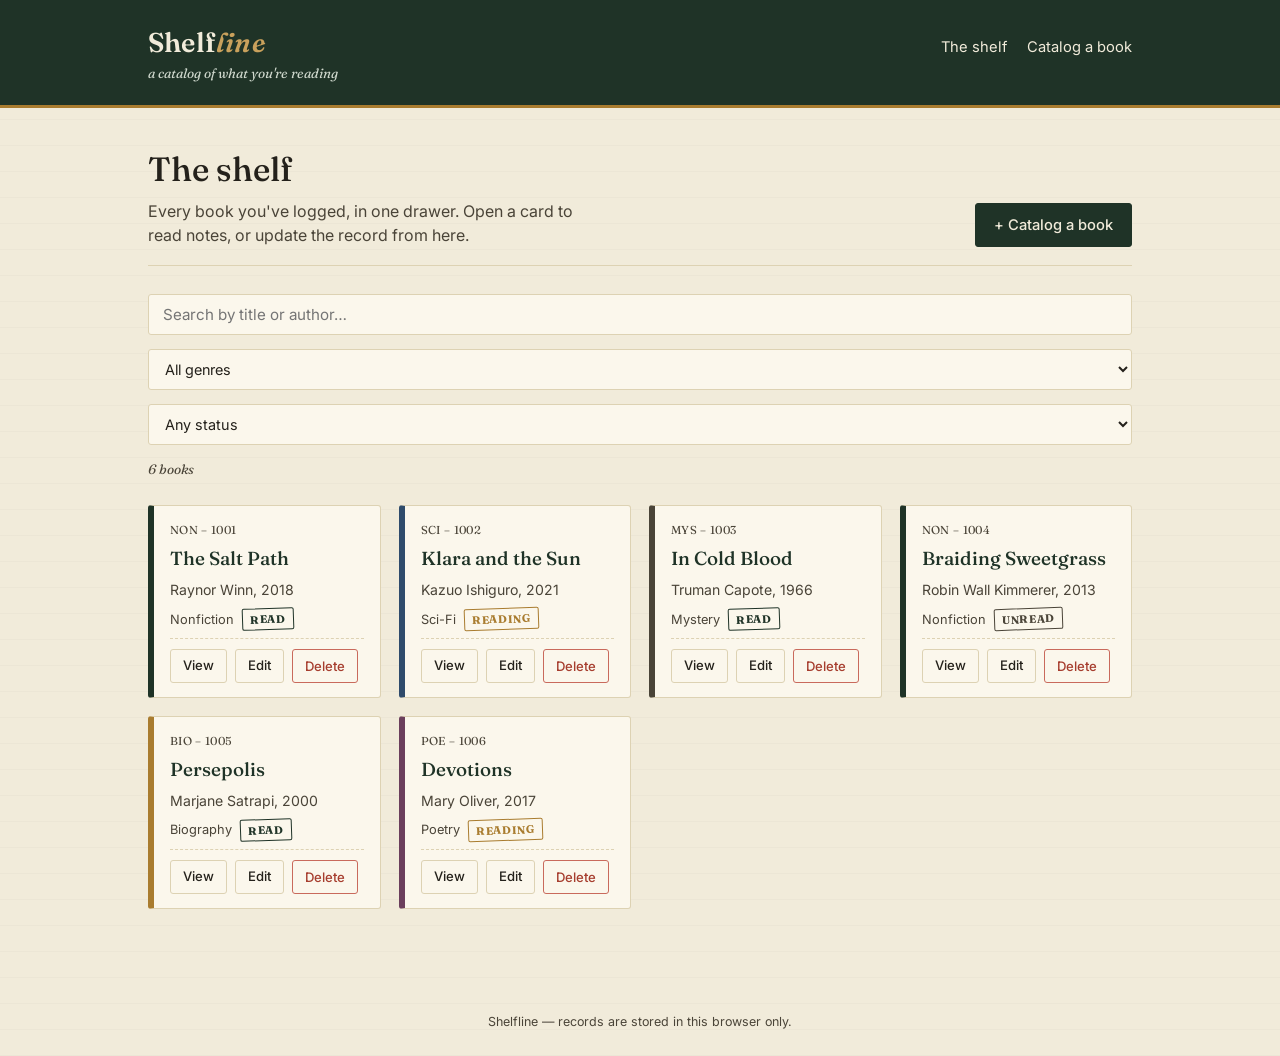
==== Mini System Static Pages/index.html @ 927e0469 "Transfering and Organizing for future files" ====
<!doctype html>
<html lang="en">
<head>
<meta charset="utf-8">
<meta name="viewport" content="width=device-width, initial-scale=1">
<title>Shelfline — The Shelf</title>
<link rel="stylesheet" href="style.css">
</head>
<body>

<header class="rail">
  <div class="rail-inner">
    <div>
      <div class="wordmark">Shelf<em>line</em></div>
      <div class="rail-tagline">a catalog of what you're reading</div>
    </div>
    <nav>
      <a href="index.html">The shelf</a>
      <a href="add.html">Catalog a book</a>
    </nav>
  </div>
</header>

<main>
  <div class="page-head">
    <div>
      <h1>The shelf</h1>
      <p>Every book you've logged, in one drawer. Open a card to read notes, or update the record from here.</p>
    </div>
    <a class="btn btn-primary" href="add.html">+ Catalog a book</a>
  </div>

  <div class="toolbar">
    <input type="search" id="search" placeholder="Search by title or author…" aria-label="Search books">
    <select id="filter-genre" aria-label="Filter by genre">
      <option value="">All genres</option>
    </select>
    <select id="filter-status" aria-label="Filter by status">
      <option value="">Any status</option>
    </select>
    <span class="shelf-count" id="shelf-count"></span>
  </div>

  <div class="shelf" id="shelf"></div>
</main>

<footer>Shelfline &mdash; records are stored in this browser only.</footer>

<script src="storage.js"></script>
<script>
  const shelfEl = document.getElementById('shelf');
  const countEl = document.getElementById('shelf-count');
  const searchEl = document.getElementById('search');
  const genreEl = document.getElementById('filter-genre');
  const statusEl = document.getElementById('filter-status');
  const confirmDelete = setupConfirmDialog();

  GENRES.forEach(g => genreEl.insertAdjacentHTML('beforeend', `<option value="${g}">${g}</option>`));
  STATUSES.forEach(s => statusEl.insertAdjacentHTML('beforeend', `<option value="${s}">${s}</option>`));

  function statusClass(status){
    return { Unread: 'stamp-unread', Reading: 'stamp-reading', Read: 'stamp-read' }[status] || 'stamp-unread';
  }

  function render(){
    const q = searchEl.value.trim().toLowerCase();
    const g = genreEl.value;
    const s = statusEl.value;

    const books = getBooks().filter(b => {
      const matchesQ = !q || b.title.toLowerCase().includes(q) || b.author.toLowerCase().includes(q);
      const matchesG = !g || b.genre === g;
      const matchesS = !s || b.status === s;
      return matchesQ && matchesG && matchesS;
    });

    countEl.textContent = books.length === 1 ? '1 book' : `${books.length} books`;

    if (books.length === 0){
      shelfEl.innerHTML = `
        <div class="empty-shelf" style="grid-column: 1/-1;">
          <h2>Nothing on this part of the shelf</h2>
          <p>${getBooks().length === 0 ? 'You haven\u2019t catalogued any books yet.' : 'Try a different search or filter.'}</p>
        </div>`;
      return;
    }

    shelfEl.innerHTML = books.map(b => `
      <article class="book-card" style="--spine: ${SPINE_COLOR[b.genre] || '#1f3327'}">
        <div class="book-call">${callNumber(b)}</div>
        <h3 class="book-title"><a href="view.html?id=${b.id}">${escapeHtml(b.title)}</a></h3>
        <div class="book-author">${escapeHtml(b.author)}${b.year ? ', ' + b.year : ''}</div>
        <div class="book-meta">
          <span>${escapeHtml(b.genre)}</span>
          <span class="stamp ${statusClass(b.status)}">${escapeHtml(b.status)}</span>
        </div>
        <div class="book-actions">
          <a class="btn btn-quiet btn-sm" href="view.html?id=${b.id}">View</a>
          <a class="btn btn-quiet btn-sm" href="edit.html?id=${b.id}">Edit</a>
          <button class="btn btn-danger btn-sm" data-del="${b.id}" data-title="${escapeHtml(b.title)}" type="button">Delete</button>
        </div>
      </article>
    `).join('');
  }

  shelfEl.addEventListener('click', (e) => {
    const btn = e.target.closest('[data-del]');
    if (!btn) return;
    confirmDelete(btn.dataset.title, () => {
      deleteBook(btn.dataset.del);
      showToast('Removed from the shelf.');
      render();
    });
  });

  [searchEl, genreEl, statusEl].forEach(el => el.addEventListener('input', render));

  render();
</script>
</body>
</html>
---- Mini System Static Pages/style.css ----
/* ==========================================================================
   Shelfline — a personal library catalog
   Design language: the library card catalog. Ink on cardstock, brass rails,
   a stamped status mark. Not a SaaS dashboard — a drawer of index cards.
   ========================================================================== */

@import url('https://fonts.googleapis.com/css2?family=Fraunces:ital,opsz,wght@0,9..144,400..700;1,9..144,400..600&family=Inter:wght@400;500;600&display=swap');

:root{
  --ink:        #24211b;
  --ink-soft:   #4a4438;
  --paper:      #f1ebda;
  --card:       #fbf7ec;
  --card-edge:  #ddd2b3;
  --forest:     #1f3327;
  --forest-dim: #2b4636;
  --brass:      #a97c2f;
  --brass-dim:  #c9a15c;
  --brick:      #a63d2e;
  --brick-dim:  #c96a5c;

  --serif: 'Fraunces', 'Iowan Old Style', 'Georgia', serif;
  --sans:  'Inter', -apple-system, 'Segoe UI', sans-serif;

  --radius: 3px;
}

*{ box-sizing: border-box; }

html{ -webkit-font-smoothing: antialiased; }

body{
  margin: 0;
  background: var(--paper);
  background-image:
    repeating-linear-gradient(0deg, rgba(36,33,27,0.025) 0px, rgba(36,33,27,0.025) 1px, transparent 1px, transparent 26px);
  color: var(--ink);
  font-family: var(--sans);
  font-size: 16px;
  line-height: 1.5;
  min-height: 100vh;
}

a{ color: var(--forest); text-decoration: none; }
a:hover{ text-decoration: underline; }

:focus-visible{
  outline: 2px solid var(--brass);
  outline-offset: 2px;
}

/* ---------- Header / rail ---------- */

.rail{
  background: var(--forest);
  border-bottom: 3px solid var(--brass);
  color: var(--paper);
}

.rail-inner{
  max-width: 1040px;
  margin: 0 auto;
  padding: 22px 28px;
  display: flex;
  align-items: baseline;
  justify-content: space-between;
  gap: 16px;
  flex-wrap: wrap;
}

.wordmark{
  font-family: var(--serif);
  font-weight: 600;
  font-size: 1.7rem;
  color: var(--paper);
  letter-spacing: 0.2px;
}

.wordmark em{
  font-style: italic;
  color: var(--brass-dim);
}

.rail-tagline{
  font-size: 0.85rem;
  color: #cfd8cd;
  font-style: italic;
  font-family: var(--serif);
}

.rail nav{
  font-size: 0.92rem;
  display: flex;
  gap: 20px;
}

.rail nav a{
  color: var(--paper);
  border-bottom: 1px solid transparent;
  padding-bottom: 2px;
}

.rail nav a:hover{
  border-bottom-color: var(--brass-dim);
  text-decoration: none;
}

/* ---------- Page shell ---------- */

main{
  max-width: 1040px;
  margin: 0 auto;
  padding: 36px 28px 80px;
}

.page-head{
  display: flex;
  justify-content: space-between;
  align-items: flex-end;
  gap: 20px;
  flex-wrap: wrap;
  margin-bottom: 28px;
  border-bottom: 1px solid var(--card-edge);
  padding-bottom: 18px;
}

.page-head h1{
  font-family: var(--serif);
  font-weight: 500;
  font-size: 2.1rem;
  margin: 0 0 4px;
}

.page-head p{
  margin: 0;
  color: var(--ink-soft);
  max-width: 46ch;
}

/* ---------- Buttons ---------- */

.btn{
  display: inline-flex;
  align-items: center;
  gap: 6px;
  font-family: var(--sans);
  font-size: 0.92rem;
  font-weight: 500;
  padding: 10px 18px;
  border-radius: var(--radius);
  border: 1px solid transparent;
  cursor: pointer;
  transition: transform 0.05s ease, background 0.15s ease;
  white-space: nowrap;
}

.btn:active{ transform: translateY(1px); }

.btn-primary{
  background: var(--forest);
  color: var(--paper);
  border-color: var(--forest);
}
.btn-primary:hover{ background: var(--forest-dim); text-decoration: none; }

.btn-quiet{
  background: transparent;
  color: var(--ink);
  border-color: var(--card-edge);
}
.btn-quiet:hover{ background: rgba(36,33,27,0.05); text-decoration: none; }

.btn-danger{
  background: transparent;
  color: var(--brick);
  border-color: var(--brick-dim);
}
.btn-danger:hover{ background: rgba(166,61,46,0.08); text-decoration: none; }

.btn-sm{ padding: 6px 12px; font-size: 0.82rem; }

.btn:disabled{ opacity: 0.45; cursor: not-allowed; }

/* ---------- Toolbar (search / filter) ---------- */

.toolbar{
  display: flex;
  gap: 14px;
  flex-wrap: wrap;
  margin-bottom: 26px;
  align-items: center;
}

.toolbar input[type="search"]{
  flex: 1 1 220px;
  padding: 10px 14px;
  border: 1px solid var(--card-edge);
  border-radius: var(--radius);
  background: var(--card);
  font-family: var(--sans);
  font-size: 0.95rem;
  color: var(--ink);
}

.toolbar select{
  padding: 10px 12px;
  border: 1px solid var(--card-edge);
  border-radius: var(--radius);
  background: var(--card);
  font-family: var(--sans);
  font-size: 0.9rem;
  color: var(--ink);
}

.shelf-count{
  font-size: 0.85rem;
  color: var(--ink-soft);
  font-style: italic;
  font-family: var(--serif);
}

/* ---------- The shelf (card grid) ---------- */

.shelf{
  display: grid;
  grid-template-columns: repeat(auto-fill, minmax(220px, 1fr));
  gap: 18px;
}

.book-card{
  background: var(--card);
  border: 1px solid var(--card-edge);
  border-left: 6px solid var(--spine, var(--forest));
  border-radius: var(--radius);
  padding: 16px 16px 14px;
  display: flex;
  flex-direction: column;
  gap: 8px;
  position: relative;
}

.book-call{
  font-family: var(--serif);
  font-size: 0.72rem;
  letter-spacing: 0.03em;
  color: var(--ink-soft);
}

.book-title{
  font-family: var(--serif);
  font-size: 1.18rem;
  font-weight: 500;
  line-height: 1.25;
  margin: 0;
}

.book-author{
  font-size: 0.88rem;
  color: var(--ink-soft);
}

.book-meta{
  font-size: 0.8rem;
  color: var(--ink-soft);
  display: flex;
  gap: 8px;
  align-items: center;
}

.stamp{
  display: inline-block;
  font-family: var(--serif);
  font-size: 0.68rem;
  font-weight: 700;
  letter-spacing: 0.06em;
  text-transform: uppercase;
  padding: 2px 7px;
  border: 1.5px solid currentColor;
  border-radius: 2px;
  transform: rotate(-2deg);
}

.stamp-unread{ color: var(--ink-soft); }
.stamp-reading{ color: var(--brass); }
.stamp-read{ color: var(--forest); }

.book-actions{
  margin-top: auto;
  padding-top: 10px;
  display: flex;
  gap: 8px;
  border-top: 1px dashed var(--card-edge);
}

.empty-shelf{
  text-align: center;
  padding: 64px 20px;
  color: var(--ink-soft);
  border: 1px dashed var(--card-edge);
  border-radius: var(--radius);
}

.empty-shelf h2{
  font-family: var(--serif);
  font-weight: 500;
  color: var(--ink);
  margin: 0 0 8px;
}

/* ---------- Index card / form ---------- */

.index-card{
  background: var(--card);
  border: 1px solid var(--card-edge);
  border-radius: var(--radius);
  max-width: 560px;
  padding: 32px 34px;
  position: relative;
}

.index-card::before{
  content: '';
  position: absolute;
  top: 46px; left: 0; right: 0;
  height: 1px;
  background: var(--card-edge);
}

form.index-card{ padding-top: 40px; }

.field{
  margin-bottom: 18px;
}

.field label{
  display: block;
  font-size: 0.85rem;
  color: var(--ink-soft);
  margin-bottom: 6px;
}

.field-row{
  display: grid;
  grid-template-columns: 1fr 1fr;
  gap: 16px;
}

input[type="text"],
input[type="number"],
select,
textarea{
  width: 100%;
  padding: 10px 12px;
  border: 1px solid var(--card-edge);
  border-radius: var(--radius);
  background: #fff;
  font-family: var(--sans);
  font-size: 0.96rem;
  color: var(--ink);
}

input:focus, select:focus, textarea:focus{
  border-color: var(--brass);
}

textarea{ resize: vertical; min-height: 80px; font-family: var(--sans); }

.field-error{
  font-size: 0.8rem;
  color: var(--brick);
  margin-top: 5px;
  display: none;
}

.field.invalid input, .field.invalid select, .field.invalid textarea{
  border-color: var(--brick-dim);
}

.field.invalid .field-error{ display: block; }

.form-actions{
  display: flex;
  gap: 10px;
  margin-top: 26px;
  padding-top: 18px;
  border-top: 1px dashed var(--card-edge);
}

/* ---------- Detail (view) page ---------- */

.detail-card{
  background: var(--card);
  border: 1px solid var(--card-edge);
  border-left: 8px solid var(--spine, var(--forest));
  border-radius: var(--radius);
  max-width: 620px;
  padding: 34px 38px;
}

.detail-call{
  font-family: var(--serif);
  font-size: 0.8rem;
  color: var(--ink-soft);
  letter-spacing: 0.03em;
}

.detail-title{
  font-family: var(--serif);
  font-size: 2rem;
  font-weight: 500;
  margin: 6px 0 2px;
}

.detail-author{
  font-size: 1rem;
  color: var(--ink-soft);
  margin-bottom: 18px;
}

.detail-row{
  display: flex;
  gap: 6px;
  padding: 10px 0;
  border-top: 1px dashed var(--card-edge);
  font-size: 0.92rem;
}

.detail-row dt{
  width: 130px;
  flex: none;
  color: var(--ink-soft);
}

.detail-row dd{ margin: 0; }

.detail-notes{
  margin-top: 6px;
  line-height: 1.65;
  color: var(--ink);
}

.detail-actions{
  margin-top: 26px;
  padding-top: 18px;
  border-top: 1px dashed var(--card-edge);
  display: flex;
  gap: 10px;
}

/* ---------- Toast ---------- */

.toast{
  position: fixed;
  bottom: 24px;
  left: 50%;
  transform: translate(-50%, 12px);
  background: var(--forest);
  color: var(--paper);
  padding: 12px 20px;
  border-radius: var(--radius);
  font-size: 0.9rem;
  border: 1px solid var(--brass);
  opacity: 0;
  pointer-events: none;
  transition: opacity 0.2s ease, transform 0.2s ease;
  z-index: 20;
}

.toast.show{
  opacity: 1;
  transform: translate(-50%, 0);
}

/* ---------- Confirm dialog (delete) ---------- */

.veil{
  position: fixed;
  inset: 0;
  background: rgba(36,33,27,0.45);
  display: none;
  align-items: center;
  justify-content: center;
  z-index: 30;
  padding: 20px;
}

.veil.show{ display: flex; }

.confirm-box{
  background: var(--card);
  border: 1px solid var(--card-edge);
  border-radius: var(--radius);
  max-width: 380px;
  padding: 26px 28px;
}

.confirm-box h3{
  font-family: var(--serif);
  font-weight: 500;
  margin: 0 0 8px;
  font-size: 1.2rem;
}

.confirm-box p{
  margin: 0 0 20px;
  color: var(--ink-soft);
  font-size: 0.92rem;
}

.confirm-actions{
  display: flex;
  justify-content: flex-end;
  gap: 10px;
}

/* ---------- Footer ---------- */

footer{
  text-align: center;
  padding: 24px;
  font-size: 0.78rem;
  color: var(--ink-soft);
}

/* ---------- Responsive ---------- */

@media (max-width: 620px){
  .field-row{ grid-template-columns: 1fr; }
  .detail-row{ flex-direction: column; gap: 2px; }
  .detail-row dt{ width: auto; }
  .index-card, .detail-card{ padding: 24px 20px; }
}
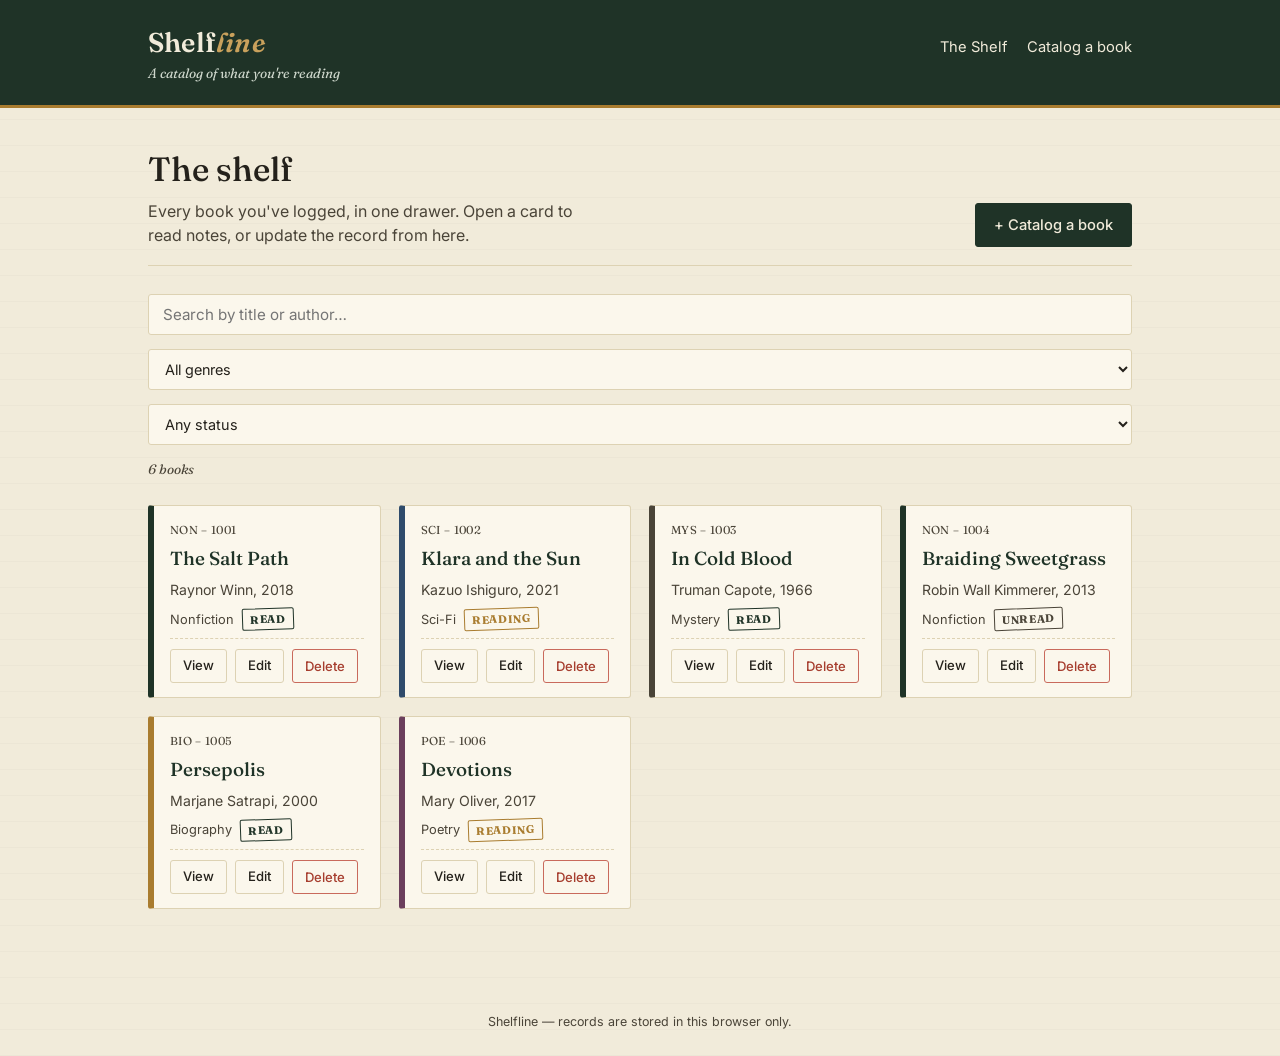
==== commit c12fff2e: "Minor Changes" ====
--- a/Mini System Static Pages/index.html
+++ b/Mini System Static Pages/index.html
@@ -12,10 +12,10 @@
   <div class="rail-inner">
     <div>
       <div class="wordmark">Shelf<em>line</em></div>
-      <div class="rail-tagline">a catalog of what you're reading</div>
+      <div class="rail-tagline">A catalog of what you're reading</div>
     </div>
     <nav>
-      <a href="index.html">The shelf</a>
+      <a href="index.html">The Shelf</a>
       <a href="add.html">Catalog a book</a>
     </nav>
   </div>
